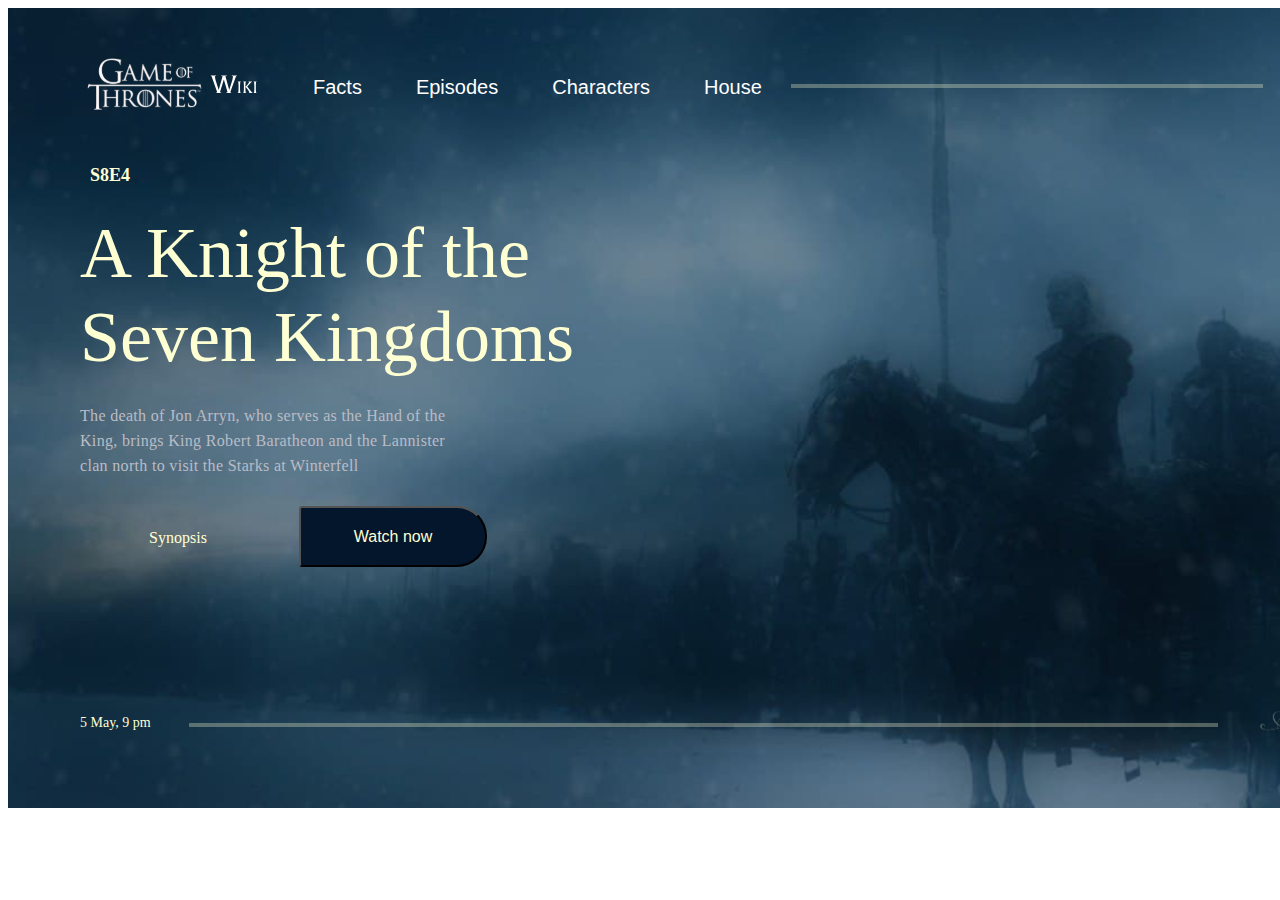
==== GoT/Game_of_Trons.html @ 3a3c1cfd "Rename Game_of_Trons to Game_of_Trons.html" ====
<!DOCTYPE html>
<html>
    <head>
        <meta charset="UTF-8">
        <meta name="viewport"
            content="width=device-width, user-scalable=no, initial-scale=1.0, maximum-scale=1.0, minimum-scale=1.0">
        <meta http-equiv="X-UA-Compatible"
            content="ie=edge">
        <link rel="stylesheet" href="style.css">
       
        <title>Game of Thrones</title>


    </head>
    <body>
       <section class="section">
           <header>
               <img class="img_Game" src="image/logo.svg" alt="Game_of_Trones">
                <div class="block">
                    <ul class="link">
                        <li><a href="">Facts</a></li>
                        <li><a href="">Episodes</a></li>
                        <li><a href="">Characters</a></li>
                        <li><a href="">House</a></li>
                    </ul>
                </div>
                <img class="img_burger" src="image/2.png">
                <hr class="line">
           </header>
           <section class="body">
            <hr class="line_right">
                <p class="text">S8E4</p>
                <p class="text_name">A Knight of the <br>Seven Kingdoms</p>
                <p class="text_outline">The death of Jon Arryn, who serves as the Hand of the <br>King, brings King Robert Baratheon and the Lannister <br>clan north to visit the Starks at Winterfell</p>
                <button class="button_left">Synopsis</button>
                <button class="button_right">Watch now</button>
            </section>
            <section class="footer">
                <img class="mask_group" src="image/Mask Group.svg">
                <hr class="line_bottom">
                <p class="data">5 May, 9 pm</p>
            </section>
       </section>
    </body>
</html>
---- GoT/style.css ----
.section {
    background-image: url(image/1.jpg);
    width: 1443px;
    height: 800px;
    background-size: 100%;
    
}
header {
    width: 100%;
    height: 50px;
    position: absolute;
    top: 60px;
}
.img_Game {
    position: absolute;
    left: 72px;
    top: -4px;
}
.block {
    left: 215px;
    position: absolute;
    display: inline-block;
    
}
.link li {
    display: inline;
    margin-left: 50px;
    font-family: sans-serif;
    font-size: 20px;
}
.link a {
    text-decoration: none;
    color: white;
}
.img_burger {
    position: absolute;
    left: 1281px;
}
.line {
    border: 2px solid #FEFFD3;
    position: absolute;
    width: 468px;
    height: 0px;
    left: 783px;
    opacity: 0.3;
    top: 16px;
}
.line_right {
    position: absolute;
    width: 0px;
    height: 535px;
    left: 1365px;
    top: 125px;
    opacity: 0.3;
    border-left: 2px solid #FEFFD3;
}
.body {
    top: 144px;
    left: 80px;
}
.body .text {
    color: #FEFFD3;
    width: 48px;
    height: 27px;
    left: 90px;
    top: 144px;
    position: absolute;
    font-family: Montserrat;
    font-style: normal;
    font-weight: bold;
    font-size: 18px;
    line-height: 150.19%;
    color: #FEFFD3;
}
.body .text_name {
    position: absolute;
    width: 758px;
    height: 151px;
    left: 80px;
    top: 139px;
    font-family: Roboto;
    font-style: normal;
    font-weight: normal;
    font-size: 72px;
    line-height: 84px;
    color: #FEFFD3;
}
.body .text_outline {
    position: absolute;
    width: 465px;
    height: 74px;
    left: 80px;
    top: 388px;
    font-family: Montserrat;
    font-style: normal;
    font-weight: 500;
    font-size: 16px;
    line-height: 156.23%;
    letter-spacing: 0.02em;
    color: #B9BCC7;
}
.body .button_left {
    position: absolute;
    background: transparent;
    border: none;
    width: 74px;
    height: 23px;
    left: 141px;
    top: 525px;
    font-family: Montserrat;
    font-style: normal;
    font-weight: 500;
    font-size: 16px;
    line-height: 156.23%;
    color: #FEFFD3;
}
.body .button_right {
    position: absolute;
    left: 299px;
    top: 506px;
    height: 61px;
    width: 188px;
    background: #04162B;
    border-radius: 3px 30px 30px 3px;
    font-size: 16px;
    color: #FEFFD3;
}
.footer .line_bottom{
    position: absolute;
    width: 1025px;
    height: 0px;
    left: 189px;
    top: 715px;
    opacity: 0.3;
    border: 2px solid #FEFFD3;
}
.footer .mask_group {
    position: absolute;
    width: 118.91px;
    height: 38.93px;
    left: 1258.48px;
    top: 704.84px;
}
.footer .data {
    position: absolute;
    width: 84px;
    height: 21px;
    left: 80px;
    top: 698px;
    font-family: Montserrat;
    font-style: normal;
    font-weight: normal;
    font-size: 14px;
    line-height: 150.19%;
    color: #FEFFD3;
}
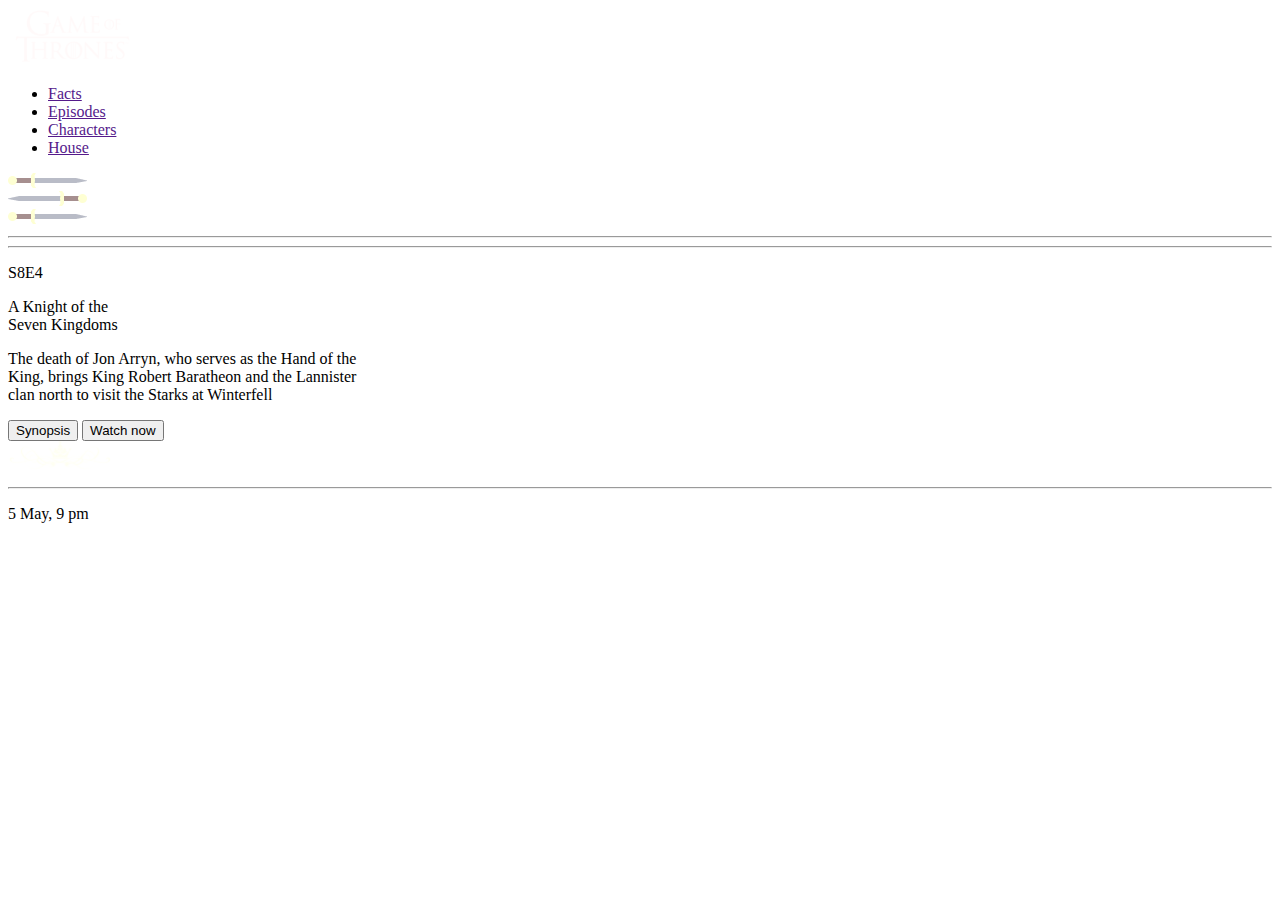
==== commit 7f8d60fb: "Update Game_of_Trons.html" ====
--- a/GoT/Game_of_Trons.html
+++ b/GoT/Game_of_Trons.html
@@ -6,7 +6,8 @@
             content="width=device-width, user-scalable=no, initial-scale=1.0, maximum-scale=1.0, minimum-scale=1.0">
         <meta http-equiv="X-UA-Compatible"
             content="ie=edge">
-        <link rel="stylesheet" href="style.css">
+        <link rel="stylesheet" href="style/reset.css">
+        <link rel="stylesheet" href="style/style.css">
        
         <title>Game of Thrones</title>
 
